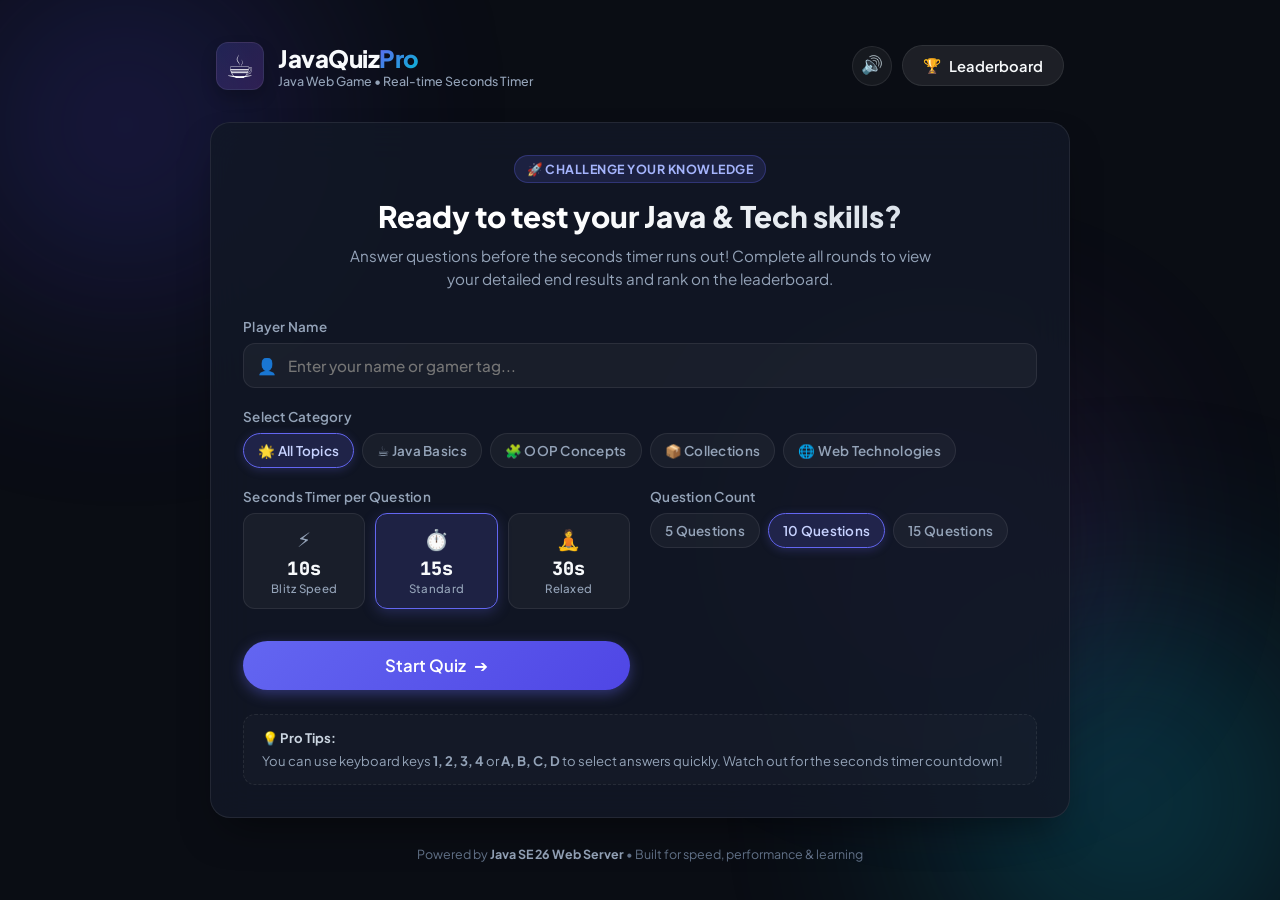
==== index.html @ e16a7c9b "Add root web assets for GitHub Pages deployment" ====
<!DOCTYPE html>
<html lang="en">
<head>
  <meta charset="UTF-8">
  <meta name="viewport" content="width=device-width, initial-scale=1.0">
  <title>Java Quiz Master | Interactive Web Quiz Game</title>
  <link rel="stylesheet" href="style.css">
  <link rel="preconnect" href="https://fonts.googleapis.com">
  <link rel="preconnect" href="https://fonts.gstatic.com" crossorigin>
  <link href="https://fonts.googleapis.com/css2?family=Plus+Jakarta+Sans:wght@400;500;600;700;800&family=JetBrains+Mono:wght@400;600&display=swap" rel="stylesheet">
</head>
<body>
  <!-- Background Ambient Glows -->
  <div class="ambient-glow glow-1"></div>
  <div class="ambient-glow glow-2"></div>
  <div class="ambient-glow glow-3"></div>

  <!-- Confetti Canvas -->
  <canvas id="confetti-canvas"></canvas>

  <div class="app-container">
    <!-- Header -->
    <header class="app-header">
      <div class="brand">
        <div class="brand-icon">☕</div>
        <div class="brand-text">
          <h1>JavaQuiz<span class="highlight">Pro</span></h1>
          <p class="tagline">Java Web Game • Real-time Seconds Timer</p>
        </div>
      </div>
      <div class="header-controls">
        <button id="sound-btn" class="icon-btn" title="Toggle Sound (Mute/Unmute)">
          <span class="icon" id="sound-icon">🔊</span>
        </button>
        <button id="leaderboard-btn" class="pill-btn secondary" title="View High Scores">
          <span>🏆</span> Leaderboard
        </button>
      </div>
    </header>

    <!-- Main Content Area -->
    <main class="main-card">
      
      <!-- ================= SCREEN 1: WELCOME / CONFIG ================= -->
      <section id="screen-welcome" class="screen active">
        <div class="welcome-hero">
          <span class="badge hero-badge">🚀 Challenge Your Knowledge</span>
          <h2>Ready to test your Java & Tech skills?</h2>
          <p>Answer questions before the seconds timer runs out! Complete all rounds to view your detailed end results and rank on the leaderboard.</p>
        </div>

        <form id="quiz-config-form" class="config-grid">
          <!-- Player Name -->
          <div class="config-group full-width">
            <label for="player-name">Player Name</label>
            <div class="input-wrapper">
              <span class="input-icon">👤</span>
              <input type="text" id="player-name" placeholder="Enter your name or gamer tag..." maxlength="24" autocomplete="off" required>
            </div>
          </div>

          <!-- Category Selection -->
          <div class="config-group full-width">
            <label>Select Category</label>
            <div class="category-chips" id="category-selector">
              <label class="chip">
                <input type="radio" name="category" value="All" checked>
                <span class="chip-label">🌟 All Topics</span>
              </label>
              <label class="chip">
                <input type="radio" name="category" value="Java Basics">
                <span class="chip-label">☕ Java Basics</span>
              </label>
              <label class="chip">
                <input type="radio" name="category" value="OOP Concepts">
                <span class="chip-label">🧩 OOP Concepts</span>
              </label>
              <label class="chip">
                <input type="radio" name="category" value="Collections">
                <span class="chip-label">📦 Collections</span>
              </label>
              <label class="chip">
                <input type="radio" name="category" value="Web Technologies">
                <span class="chip-label">🌐 Web Technologies</span>
              </label>
            </div>
          </div>

          <!-- Timer Setting -->
          <div class="config-group">
            <label>Seconds Timer per Question</label>
            <div class="timer-mode-selector">
              <label class="timer-card">
                <input type="radio" name="timer-seconds" value="10">
                <div class="card-inner">
                  <span class="timer-icon">⚡</span>
                  <span class="timer-time">10s</span>
                  <span class="timer-desc">Blitz Speed</span>
                </div>
              </label>
              <label class="timer-card">
                <input type="radio" name="timer-seconds" value="15" checked>
                <div class="card-inner">
                  <span class="timer-icon">⏱️</span>
                  <span class="timer-time">15s</span>
                  <span class="timer-desc">Standard</span>
                </div>
              </label>
              <label class="timer-card">
                <input type="radio" name="timer-seconds" value="30">
                <div class="card-inner">
                  <span class="timer-icon">🧘</span>
                  <span class="timer-time">30s</span>
                  <span class="timer-desc">Relaxed</span>
                </div>
              </label>
            </div>
          </div>

          <!-- Question Count -->
          <div class="config-group">
            <label>Question Count</label>
            <div class="count-selector">
              <label class="chip count-chip">
                <input type="radio" name="question-count" value="5">
                <span class="chip-label">5 Questions</span>
              </label>
              <label class="chip count-chip">
                <input type="radio" name="question-count" value="10" checked>
                <span class="chip-label">10 Questions</span>
              </label>
              <label class="chip count-chip">
                <input type="radio" name="question-count" value="15">
                <span class="chip-label">15 Questions</span>
              </label>
            </div>
          </div>

          <!-- Submit Button -->
          <div class="action-row full-width">
            <button type="submit" id="start-btn" class="pill-btn primary pulse-btn">
              <span>Start Quiz</span> <span class="arrow">➔</span>
            </button>
          </div>
        </form>

        <div class="tips-box">
          <div class="tips-title">💡 Pro Tips:</div>
          <p>You can use keyboard keys <strong>1, 2, 3, 4</strong> or <strong>A, B, C, D</strong> to select answers quickly. Watch out for the seconds timer countdown!</p>
        </div>
      </section>

      <!-- ================= SCREEN 2: ACTIVE QUIZ ================= -->
      <section id="screen-quiz" class="screen">
        <!-- Top Status Bar -->
        <div class="quiz-top-bar">
          <div class="progress-info">
            <span class="badge" id="quiz-category-badge">Java Basics</span>
            <span class="question-tracker">Question <strong id="current-q-num">1</strong> / <span id="total-q-num">10</span></span>
          </div>

          <!-- Seconds Timer Ring -->
          <div class="timer-container" id="timer-box" title="Remaining Seconds">
            <svg class="timer-svg" viewBox="0 0 80 80">
              <circle class="timer-circle-bg" cx="40" cy="40" r="34"></circle>
              <circle id="timer-progress-circle" class="timer-circle-fg" cx="40" cy="40" r="34"></circle>
            </svg>
            <div class="timer-center-text">
              <span id="timer-seconds-display">15</span>
              <span class="timer-unit">sec</span>
            </div>
          </div>

          <!-- Current Score Counter -->
          <div class="score-tracker">
            <span class="score-label">Score</span>
            <span class="score-value" id="live-score">0</span>
          </div>
        </div>

        <!-- Overall Progress Bar -->
        <div class="progress-bar-container">
          <div class="progress-bar-fill" id="progress-bar-fill" style="width: 0%"></div>
        </div>

        <!-- Question Card -->
        <div class="question-card">
          <div class="question-content">
            <h3 id="question-text">Loading question...</h3>
          </div>

          <!-- Options Container -->
          <div class="options-grid" id="options-container">
            <!-- Dynamically populated options -->
          </div>

          <!-- Explanation Banner (Shown after answering or timeout) -->
          <div id="explanation-box" class="explanation-box hidden">
            <div class="explanation-header">
              <span id="explanation-icon">💡</span>
              <span id="explanation-title">Explanation</span>
            </div>
            <p id="explanation-text"></p>
          </div>
        </div>

        <!-- Quiz Footer Controls -->
        <div class="quiz-footer">
          <div class="quiz-hint" id="quiz-hint-text">
            <span>⌨️ Press 1-4 or click an option</span>
          </div>
          <button id="next-btn" class="pill-btn primary" disabled>
            <span id="next-btn-text">Next Question</span> <span class="arrow">➔</span>
          </button>
        </div>
      </section>

      <!-- ================= SCREEN 3: END RESULT ================= -->
      <section id="screen-result" class="screen">
        <div class="result-header">
          <div class="result-badge-container">
            <div class="result-trophy" id="result-trophy-emoji">🏆</div>
          </div>
          <h2 id="result-title">Quiz Completed!</h2>
          <p id="result-subtitle">Here is your complete performance breakdown.</p>
        </div>

        <!-- Result Circle & Performance -->
        <div class="result-score-overview">
          <div class="result-circle-box">
            <svg class="result-svg" viewBox="0 0 140 140">
              <circle class="result-circle-bg" cx="70" cy="70" r="58"></circle>
              <circle id="result-circle-fg" class="result-circle-fg" cx="70" cy="70" r="58"></circle>
            </svg>
            <div class="result-circle-content">
              <span id="result-percentage-display" class="percent-val">0%</span>
              <span class="percent-label">Accuracy</span>
            </div>
          </div>

          <div class="result-summary-text">
            <div class="player-greeting">Well done, <strong id="result-player-name">Player</strong>!</div>
            <div class="performance-tag" id="performance-tag">Java Master</div>
            <p id="performance-feedback">You demonstrated deep understanding of the concepts!</p>
          </div>
        </div>

        <!-- Result Stats Cards -->
        <div class="stats-grid">
          <div class="stat-card">
            <span class="stat-icon">🎯</span>
            <div class="stat-info">
              <span class="stat-value" id="stat-score">0 / 0</span>
              <span class="stat-label">Final Score</span>
            </div>
          </div>
          <div class="stat-card correct">
            <span class="stat-icon">✅</span>
            <div class="stat-info">
              <span class="stat-value" id="stat-correct">0</span>
              <span class="stat-label">Correct</span>
            </div>
          </div>
          <div class="stat-card wrong">
            <span class="stat-icon">❌</span>
            <div class="stat-info">
              <span class="stat-value" id="stat-wrong">0</span>
              <span class="stat-label">Incorrect</span>
            </div>
          </div>
          <div class="stat-card timeout">
            <span class="stat-icon">⏰</span>
            <div class="stat-info">
              <span class="stat-value" id="stat-timeout">0</span>
              <span class="stat-label">Timed Out</span>
            </div>
          </div>
          <div class="stat-card">
            <span class="stat-icon">⏱️</span>
            <div class="stat-info">
              <span class="stat-value" id="stat-total-time">0s</span>
              <span class="stat-label">Total Time</span>
            </div>
          </div>
          <div class="stat-card">
            <span class="stat-icon">⚡</span>
            <div class="stat-info">
              <span class="stat-value" id="stat-avg-time">0s</span>
              <span class="stat-label">Avg / Question</span>
            </div>
          </div>
        </div>

        <!-- Result Actions -->
        <div class="result-actions">
          <button id="restart-btn" class="pill-btn primary">
            <span>🔄 Play Again</span>
          </button>
          <button id="toggle-review-btn" class="pill-btn secondary">
            <span>📝 Review Answers</span>
          </button>
          <button id="share-result-btn" class="pill-btn outline">
            <span>📋 Copy Result</span>
          </button>
        </div>

        <!-- Detailed Review Section -->
        <div id="review-container" class="review-container hidden">
          <h3 class="review-title">📋 Question-by-Question Detailed Review</h3>
          <div id="review-list" class="review-list">
            <!-- Dynamically populated question reviews -->
          </div>
        </div>
      </section>

    </main>

    <!-- Leaderboard Modal -->
    <div id="leaderboard-modal" class="modal-overlay hidden">
      <div class="modal-box">
        <div class="modal-header">
          <div class="modal-title">
            <span>🏆</span> Top Hall of Fame
          </div>
          <button id="close-modal-btn" class="icon-btn close-btn" title="Close">&times;</button>
        </div>
        <div class="modal-body">
          <table class="leaderboard-table">
            <thead>
              <tr>
                <th>Rank</th>
                <th>Player</th>
                <th>Category</th>
                <th>Score</th>
                <th>Time</th>
              </tr>
            </thead>
            <tbody id="leaderboard-rows">
              <tr><td colspan="5" style="text-align:center">Loading scores...</td></tr>
            </tbody>
          </table>
        </div>
        <div class="modal-footer">
          <button id="refresh-leaderboard-btn" class="pill-btn outline small">🔄 Refresh</button>
          <button id="modal-ok-btn" class="pill-btn primary small">Done</button>
        </div>
      </div>
    </div>

    <!-- Toast Notification -->
    <div id="toast" class="toast hidden">Score copied to clipboard!</div>

    <!-- Footer -->
    <footer class="app-footer">
      <p>Powered by <strong>Java SE 26 Web Server</strong> • Built for speed, performance & learning</p>
    </footer>
  </div>

  <script src="app.js"></script>
</body>
</html>
---- style.css ----
/* ===================================================
   JAVA QUIZ MASTER - MODERN RESPONSIVE STYLESHEET
   =================================================== */

:root {
  --bg-dark: #0a0d14;
  --bg-card: rgba(18, 24, 38, 0.85);
  --bg-card-hover: rgba(26, 35, 55, 0.95);
  --border-card: rgba(255, 255, 255, 0.08);
  --border-focus: #6366f1;

  --primary: #6366f1;
  --primary-hover: #4f46e5;
  --primary-glow: rgba(99, 102, 241, 0.4);

  --accent-cyan: #06b6d4;
  --accent-purple: #a855f7;

  --success: #10b981;
  --success-glow: rgba(16, 185, 129, 0.35);
  --success-bg: rgba(16, 185, 129, 0.12);

  --danger: #ef4444;
  --danger-glow: rgba(239, 68, 68, 0.35);
  --danger-bg: rgba(239, 68, 68, 0.12);

  --warning: #f59e0b;
  --warning-bg: rgba(245, 158, 11, 0.12);

  --text-main: #f8fafc;
  --text-muted: #94a3b8;
  --text-dim: #64748b;

  --font-sans: 'Plus Jakarta Sans', system-ui, -apple-system, sans-serif;
  --font-mono: 'JetBrains Mono', monospace;
  --radius-lg: 20px;
  --radius-md: 12px;
  --radius-sm: 8px;
  --radius-full: 9999px;
  --transition: all 0.25s cubic-bezier(0.4, 0, 0.2, 1);
}

*, *::before, *::after {
  box-sizing: border-box;
  margin: 0;
  padding: 0;
}

body {
  font-family: var(--font-sans);
  background-color: var(--bg-dark);
  color: var(--text-main);
  min-height: 100vh;
  display: flex;
  justify-content: center;
  align-items: center;
  padding: 24px 16px;
  overflow-x: hidden;
  position: relative;
}

/* Background Ambient Glows */
.ambient-glow {
  position: fixed;
  border-radius: 50%;
  filter: blur(120px);
  pointer-events: none;
  z-index: 0;
  opacity: 0.45;
}

.glow-1 {
  width: 450px;
  height: 450px;
  background: radial-gradient(circle, #4f46e5 0%, transparent 70%);
  top: -100px;
  left: -100px;
}

.glow-2 {
  width: 500px;
  height: 500px;
  background: radial-gradient(circle, #06b6d4 0%, transparent 70%);
  bottom: -150px;
  right: -100px;
}

.glow-3 {
  width: 350px;
  height: 350px;
  background: radial-gradient(circle, #a855f7 0%, transparent 70%);
  top: 40%;
  left: 60%;
}

/* Confetti Canvas */
#confetti-canvas {
  position: fixed;
  top: 0;
  left: 0;
  width: 100%;
  height: 100%;
  pointer-events: none;
  z-index: 1000;
}

/* App Container */
.app-container {
  position: relative;
  z-index: 10;
  width: 100%;
  max-width: 860px;
  display: flex;
  flex-direction: column;
  gap: 20px;
}

/* Header */
.app-header {
  display: flex;
  justify-content: space-between;
  align-items: center;
  padding: 12px 6px;
}

.brand {
  display: flex;
  align-items: center;
  gap: 14px;
}

.brand-icon {
  font-size: 2rem;
  width: 48px;
  height: 48px;
  display: flex;
  align-items: center;
  justify-content: center;
  background: linear-gradient(135deg, rgba(99, 102, 241, 0.2), rgba(168, 85, 247, 0.2));
  border: 1px solid var(--border-card);
  border-radius: var(--radius-md);
  box-shadow: 0 8px 16px rgba(0, 0, 0, 0.2);
}

.brand-text h1 {
  font-size: 1.5rem;
  font-weight: 800;
  letter-spacing: -0.02em;
}

.brand-text .highlight {
  background: linear-gradient(135deg, #6366f1, #06b6d4);
  -webkit-background-clip: text;
  -webkit-text-fill-color: transparent;
}

.brand-text .tagline {
  font-size: 0.78rem;
  color: var(--text-muted);
  font-weight: 500;
}

.header-controls {
  display: flex;
  align-items: center;
  gap: 10px;
}

/* Buttons */
.pill-btn {
  display: inline-flex;
  align-items: center;
  justify-content: center;
  gap: 8px;
  padding: 10px 20px;
  border-radius: var(--radius-full);
  font-family: var(--font-sans);
  font-size: 0.92rem;
  font-weight: 600;
  cursor: pointer;
  border: none;
  transition: var(--transition);
  outline: none;
}

.pill-btn.primary {
  background: linear-gradient(135deg, #6366f1, #4f46e5);
  color: #fff;
  box-shadow: 0 4px 14px var(--primary-glow);
}

.pill-btn.primary:hover:not(:disabled) {
  background: linear-gradient(135deg, #4f46e5, #4338ca);
  transform: translateY(-2px);
  box-shadow: 0 6px 20px rgba(99, 102, 241, 0.5);
}

.pill-btn.primary:disabled {
  opacity: 0.4;
  cursor: not-allowed;
  transform: none;
  box-shadow: none;
}

.pill-btn.secondary {
  background: rgba(255, 255, 255, 0.08);
  color: var(--text-main);
  border: 1px solid var(--border-card);
}

.pill-btn.secondary:hover {
  background: rgba(255, 255, 255, 0.14);
  border-color: rgba(255, 255, 255, 0.18);
  transform: translateY(-1px);
}

.pill-btn.outline {
  background: transparent;
  color: var(--text-muted);
  border: 1px solid var(--border-card);
}

.pill-btn.outline:hover {
  color: var(--text-main);
  border-color: var(--primary);
  background: rgba(99, 102, 241, 0.08);
}

.pill-btn.small {
  padding: 6px 14px;
  font-size: 0.82rem;
}

.pulse-btn {
  animation: pulse-glow 2.5s infinite;
}

@keyframes pulse-glow {
  0%, 100% { box-shadow: 0 4px 16px var(--primary-glow); }
  50% { box-shadow: 0 6px 26px rgba(99, 102, 241, 0.7); }
}

.icon-btn {
  width: 40px;
  height: 40px;
  border-radius: 50%;
  border: 1px solid var(--border-card);
  background: rgba(255, 255, 255, 0.05);
  color: var(--text-main);
  display: flex;
  align-items: center;
  justify-content: center;
  cursor: pointer;
  font-size: 1.1rem;
  transition: var(--transition);
}

.icon-btn:hover {
  background: rgba(255, 255, 255, 0.12);
  transform: scale(1.05);
}

/* Main Glass Card */
.main-card {
  background: var(--bg-card);
  backdrop-filter: blur(20px);
  -webkit-backdrop-filter: blur(20px);
  border: 1px solid var(--border-card);
  border-radius: var(--radius-lg);
  padding: 32px;
  box-shadow: 0 20px 40px -15px rgba(0, 0, 0, 0.5);
  min-height: 480px;
  display: flex;
  flex-direction: column;
}

/* Screens Visibility */
.screen {
  display: none;
  animation: fadeIn 0.35s cubic-bezier(0.16, 1, 0.3, 1) forwards;
}

.screen.active {
  display: block;
}

@keyframes fadeIn {
  from { opacity: 0; transform: translateY(8px); }
  to { opacity: 1; transform: translateY(0); }
}

/* Badges */
.badge {
  display: inline-flex;
  align-items: center;
  gap: 6px;
  padding: 5px 12px;
  border-radius: var(--radius-full);
  font-size: 0.78rem;
  font-weight: 700;
  text-transform: uppercase;
  letter-spacing: 0.04em;
  background: rgba(99, 102, 241, 0.15);
  color: #a5b4fc;
  border: 1px solid rgba(99, 102, 241, 0.3);
}

.hero-badge {
  margin-bottom: 14px;
}

/* SCREEN 1: WELCOME */
.welcome-hero {
  text-align: center;
  margin-bottom: 28px;
}

.welcome-hero h2 {
  font-size: 1.85rem;
  font-weight: 800;
  margin-bottom: 10px;
  background: linear-gradient(135deg, #ffffff 40%, #cbd5e1);
  -webkit-background-clip: text;
  -webkit-text-fill-color: transparent;
}

.welcome-hero p {
  color: var(--text-muted);
  font-size: 0.95rem;
  max-width: 600px;
  margin: 0 auto;
  line-height: 1.5;
}

.config-grid {
  display: grid;
  grid-template-columns: 1fr 1fr;
  gap: 20px;
}

.config-group {
  display: flex;
  flex-direction: column;
  gap: 8px;
}

.config-group.full-width {
  grid-column: 1 / -1;
}

.config-group label {
  font-size: 0.84rem;
  font-weight: 600;
  color: var(--text-muted);
  letter-spacing: 0.02em;
}

/* Input Wrapper */
.input-wrapper {
  position: relative;
  display: flex;
  align-items: center;
}

.input-icon {
  position: absolute;
  left: 14px;
  font-size: 1rem;
  pointer-events: none;
}

.input-wrapper input {
  width: 100%;
  padding: 12px 14px 12px 44px;
  background: rgba(255, 255, 255, 0.04);
  border: 1px solid var(--border-card);
  border-radius: var(--radius-md);
  color: var(--text-main);
  font-family: var(--font-sans);
  font-size: 0.95rem;
  font-weight: 500;
  transition: var(--transition);
}

.input-wrapper input:focus {
  outline: none;
  border-color: var(--primary);
  box-shadow: 0 0 0 3px rgba(99, 102, 241, 0.25);
  background: rgba(255, 255, 255, 0.07);
}

/* Chips Selection */
.category-chips, .count-selector {
  display: flex;
  flex-wrap: wrap;
  gap: 8px;
}

.chip input {
  display: none;
}

.chip-label {
  display: inline-flex;
  align-items: center;
  padding: 8px 14px;
  background: rgba(255, 255, 255, 0.04);
  border: 1px solid var(--border-card);
  border-radius: var(--radius-full);
  font-size: 0.84rem;
  font-weight: 600;
  color: var(--text-muted);
  cursor: pointer;
  transition: var(--transition);
}

.chip:hover .chip-label {
  background: rgba(255, 255, 255, 0.09);
  color: var(--text-main);
  border-color: rgba(255, 255, 255, 0.16);
}

.chip input:checked + .chip-label {
  background: rgba(99, 102, 241, 0.18);
  border-color: var(--primary);
  color: #c7d2fe;
  box-shadow: 0 2px 10px rgba(99, 102, 241, 0.25);
}

/* Timer Mode Selector */
.timer-mode-selector {
  display: grid;
  grid-template-columns: repeat(3, 1fr);
  gap: 10px;
}

.timer-card input {
  display: none;
}

.timer-card .card-inner {
  display: flex;
  flex-direction: column;
  align-items: center;
  justify-content: center;
  padding: 12px 8px;
  background: rgba(255, 255, 255, 0.04);
  border: 1px solid var(--border-card);
  border-radius: var(--radius-md);
  cursor: pointer;
  transition: var(--transition);
  text-align: center;
}

.timer-card:hover .card-inner {
  background: rgba(255, 255, 255, 0.08);
  border-color: rgba(255, 255, 255, 0.18);
}

.timer-card input:checked + .card-inner {
  background: rgba(99, 102, 241, 0.16);
  border-color: var(--primary);
  box-shadow: 0 4px 14px rgba(99, 102, 241, 0.25);
}

.timer-card .timer-icon {
  font-size: 1.25rem;
  margin-bottom: 4px;
}

.timer-card .timer-time {
  font-size: 1.15rem;
  font-weight: 800;
  color: var(--text-main);
  font-family: var(--font-mono);
}

.timer-card .timer-desc {
  font-size: 0.72rem;
  color: var(--text-muted);
  font-weight: 500;
}

.action-row {
  margin-top: 12px;
}

.action-row .pill-btn {
  width: 100%;
  padding: 14px;
  font-size: 1.05rem;
}

.tips-box {
  margin-top: 24px;
  padding: 14px 18px;
  background: rgba(255, 255, 255, 0.02);
  border: 1px dashed var(--border-card);
  border-radius: var(--radius-md);
  font-size: 0.82rem;
  color: var(--text-muted);
  line-height: 1.4;
}

.tips-title {
  color: #cbd5e1;
  font-weight: 700;
  margin-bottom: 4px;
}

/* ===================================================
   SCREEN 2: ACTIVE QUIZ & TIMER
   =================================================== */

.quiz-top-bar {
  display: flex;
  justify-content: space-between;
  align-items: center;
  margin-bottom: 16px;
  padding-bottom: 14px;
  border-bottom: 1px solid var(--border-card);
}

.progress-info {
  display: flex;
  flex-direction: column;
  gap: 6px;
}

.question-tracker {
  font-size: 0.9rem;
  color: var(--text-muted);
}

.question-tracker strong {
  color: var(--text-main);
  font-size: 1.05rem;
}

/* SECONDS TIMER RING */
.timer-container {
  position: relative;
  width: 76px;
  height: 76px;
  display: flex;
  align-items: center;
  justify-content: center;
}

.timer-svg {
  width: 100%;
  height: 100%;
  transform: rotate(-90deg);
}

.timer-circle-bg {
  fill: none;
  stroke: rgba(255, 255, 255, 0.08);
  stroke-width: 6;
}

.timer-circle-fg {
  fill: none;
  stroke: var(--success);
  stroke-width: 6;
  stroke-linecap: round;
  stroke-dasharray: 213.6; /* 2 * PI * 34 */
  stroke-dashoffset: 0;
  transition: stroke-dashoffset 0.95s linear, stroke 0.4s ease;
  filter: drop-shadow(0 0 6px var(--success-glow));
}

.timer-center-text {
  position: absolute;
  display: flex;
  flex-direction: column;
  align-items: center;
  justify-content: center;
  pointer-events: none;
}

#timer-seconds-display {
  font-size: 1.35rem;
  font-weight: 800;
  font-family: var(--font-mono);
  color: var(--text-main);
  line-height: 1;
}

.timer-unit {
  font-size: 0.65rem;
  font-weight: 600;
  color: var(--text-muted);
  text-transform: uppercase;
}

/* Timer warning states */
.timer-container.warning .timer-circle-fg {
  stroke: var(--warning);
  filter: drop-shadow(0 0 8px rgba(245, 158, 11, 0.5));
}
.timer-container.warning #timer-seconds-display {
  color: var(--warning);
}

.timer-container.danger .timer-circle-fg {
  stroke: var(--danger);
  filter: drop-shadow(0 0 12px rgba(239, 68, 68, 0.7));
}
.timer-container.danger #timer-seconds-display {
  color: var(--danger);
  animation: timer-pulse 0.6s infinite alternate;
}

@keyframes timer-pulse {
  from { transform: scale(1); }
  to { transform: scale(1.18); }
}

/* Score Tracker */
.score-tracker {
  display: flex;
  flex-direction: column;
  align-items: flex-end;
}

.score-label {
  font-size: 0.72rem;
  font-weight: 700;
  color: var(--text-muted);
  text-transform: uppercase;
  letter-spacing: 0.05em;
}

.score-value {
  font-size: 1.4rem;
  font-weight: 800;
  font-family: var(--font-mono);
  color: var(--accent-cyan);
}

/* Overall Progress Bar */
.progress-bar-container {
  width: 100%;
  height: 6px;
  background: rgba(255, 255, 255, 0.06);
  border-radius: var(--radius-full);
  margin-bottom: 24px;
  overflow: hidden;
}

.progress-bar-fill {
  height: 100%;
  background: linear-gradient(90deg, #6366f1, #06b6d4);
  border-radius: var(--radius-full);
  transition: width 0.35s ease;
}

/* Question Content */
.question-card {
  display: flex;
  flex-direction: column;
  gap: 20px;
}

.question-content h3 {
  font-size: 1.25rem;
  font-weight: 700;
  line-height: 1.45;
  color: #ffffff;
}

/* Options Grid */
.options-grid {
  display: grid;
  grid-template-columns: 1fr;
  gap: 12px;
}

.option-btn {
  display: flex;
  align-items: center;
  gap: 14px;
  padding: 14px 18px;
  background: rgba(255, 255, 255, 0.035);
  border: 1px solid var(--border-card);
  border-radius: var(--radius-md);
  color: var(--text-main);
  font-family: var(--font-sans);
  font-size: 0.95rem;
  font-weight: 500;
  cursor: pointer;
  text-align: left;
  transition: var(--transition);
  position: relative;
  overflow: hidden;
}

.option-btn:hover:not(:disabled) {
  background: var(--bg-card-hover);
  border-color: rgba(99, 102, 241, 0.4);
  transform: translateX(4px);
}

.option-letter {
  display: inline-flex;
  align-items: center;
  justify-content: center;
  width: 32px;
  height: 32px;
  background: rgba(255, 255, 255, 0.08);
  border-radius: 50%;
  font-weight: 700;
  font-size: 0.85rem;
  font-family: var(--font-mono);
  color: #c7d2fe;
  flex-shrink: 0;
  transition: var(--transition);
}

.option-text {
  flex-grow: 1;
  line-height: 1.35;
}

.option-status-icon {
  font-size: 1.2rem;
  opacity: 0;
  transform: scale(0.5);
  transition: var(--transition);
}

/* Option States */
.option-btn.correct {
  background: var(--success-bg) !important;
  border-color: var(--success) !important;
  box-shadow: 0 0 16px var(--success-glow);
}
.option-btn.correct .option-letter {
  background: var(--success);
  color: #ffffff;
}
.option-btn.correct .option-status-icon {
  opacity: 1;
  transform: scale(1);
  color: var(--success);
}

.option-btn.wrong {
  background: var(--danger-bg) !important;
  border-color: var(--danger) !important;
  box-shadow: 0 0 16px var(--danger-glow);
}
.option-btn.wrong .option-letter {
  background: var(--danger);
  color: #ffffff;
}
.option-btn.wrong .option-status-icon {
  opacity: 1;
  transform: scale(1);
  color: var(--danger);
}

.option-btn:disabled {
  cursor: default;
}

/* Explanation Box */
.explanation-box {
  padding: 16px;
  background: rgba(99, 102, 241, 0.08);
  border-left: 4px solid var(--primary);
  border-radius: var(--radius-sm);
  font-size: 0.88rem;
  line-height: 1.5;
  color: #e2e8f0;
  animation: fadeIn 0.3s ease;
}

.explanation-header {
  display: flex;
  align-items: center;
  gap: 8px;
  font-weight: 700;
  color: #a5b4fc;
  margin-bottom: 6px;
  font-size: 0.82rem;
  text-transform: uppercase;
  letter-spacing: 0.04em;
}

/* Quiz Footer Controls */
.quiz-footer {
  display: flex;
  justify-content: space-between;
  align-items: center;
  margin-top: 24px;
  padding-top: 18px;
  border-top: 1px solid var(--border-card);
}

.quiz-hint {
  font-size: 0.82rem;
  color: var(--text-dim);
}

/* ===================================================
   SCREEN 3: END RESULT
   =================================================== */

.result-header {
  text-align: center;
  margin-bottom: 24px;
}

.result-badge-container {
  display: inline-flex;
  margin-bottom: 12px;
}

.result-trophy {
  font-size: 3.5rem;
  filter: drop-shadow(0 6px 14px rgba(245, 158, 11, 0.4));
  animation: bounce 2s infinite ease-in-out;
}

@keyframes bounce {
  0%, 100% { transform: translateY(0); }
  50% { transform: translateY(-8px); }
}

.result-header h2 {
  font-size: 2rem;
  font-weight: 800;
  background: linear-gradient(135deg, #ffffff 40%, #cbd5e1);
  -webkit-background-clip: text;
  -webkit-text-fill-color: transparent;
  margin-bottom: 6px;
}

.result-header p {
  color: var(--text-muted);
  font-size: 0.92rem;
}

/* Result Score Overview */
.result-score-overview {
  display: flex;
  align-items: center;
  justify-content: center;
  gap: 32px;
  padding: 24px;
  background: rgba(255, 255, 255, 0.03);
  border: 1px solid var(--border-card);
  border-radius: var(--radius-lg);
  margin-bottom: 24px;
}

.result-circle-box {
  position: relative;
  width: 140px;
  height: 140px;
  flex-shrink: 0;
}

.result-svg {
  width: 100%;
  height: 100%;
  transform: rotate(-90deg);
}

.result-circle-bg {
  fill: none;
  stroke: rgba(255, 255, 255, 0.08);
  stroke-width: 10;
}

.result-circle-fg {
  fill: none;
  stroke: var(--primary);
  stroke-width: 10;
  stroke-linecap: round;
  stroke-dasharray: 364.4; /* 2 * PI * 58 */
  stroke-dashoffset: 364.4;
  transition: stroke-dashoffset 1.4s cubic-bezier(0.16, 1, 0.3, 1), stroke 0.4s ease;
  filter: drop-shadow(0 0 12px var(--primary-glow));
}

.result-circle-content {
  position: absolute;
  top: 0;
  left: 0;
  width: 100%;
  height: 100%;
  display: flex;
  flex-direction: column;
  align-items: center;
  justify-content: center;
}

.percent-val {
  font-size: 1.9rem;
  font-weight: 800;
  font-family: var(--font-mono);
  color: #ffffff;
  line-height: 1;
}

.percent-label {
  font-size: 0.72rem;
  font-weight: 600;
  color: var(--text-muted);
  text-transform: uppercase;
  margin-top: 4px;
}

.result-summary-text {
  display: flex;
  flex-direction: column;
  gap: 8px;
}

.player-greeting {
  font-size: 1.1rem;
  color: #cbd5e1;
}

.performance-tag {
  display: inline-block;
  align-self: flex-start;
  font-size: 0.85rem;
  font-weight: 800;
  text-transform: uppercase;
  letter-spacing: 0.05em;
  padding: 4px 12px;
  border-radius: var(--radius-full);
  background: linear-gradient(135deg, rgba(99, 102, 241, 0.3), rgba(6, 182, 212, 0.3));
  border: 1px solid rgba(99, 102, 241, 0.4);
  color: #e0e7ff;
}

#performance-feedback {
  font-size: 0.9rem;
  color: var(--text-muted);
  line-height: 1.45;
}

/* Stats Grid */
.stats-grid {
  display: grid;
  grid-template-columns: repeat(3, 1fr);
  gap: 14px;
  margin-bottom: 24px;
}

.stat-card {
  display: flex;
  align-items: center;
  gap: 12px;
  padding: 14px;
  background: rgba(255, 255, 255, 0.03);
  border: 1px solid var(--border-card);
  border-radius: var(--radius-md);
}

.stat-card .stat-icon {
  font-size: 1.4rem;
}

.stat-card .stat-info {
  display: flex;
  flex-direction: column;
}

.stat-card .stat-value {
  font-size: 1.15rem;
  font-weight: 800;
  font-family: var(--font-mono);
  color: #ffffff;
}

.stat-card.correct .stat-value { color: var(--success); }
.stat-card.wrong .stat-value { color: var(--danger); }
.stat-card.timeout .stat-value { color: var(--warning); }

.stat-card .stat-label {
  font-size: 0.72rem;
  color: var(--text-muted);
  font-weight: 500;
}

/* Result Actions */
.result-actions {
  display: flex;
  gap: 12px;
  justify-content: center;
  flex-wrap: wrap;
}

.result-actions .pill-btn {
  flex: 1;
  min-width: 170px;
  padding: 12px 20px;
}

/* Review Section */
.review-container {
  margin-top: 28px;
  padding-top: 24px;
  border-top: 1px solid var(--border-card);
  animation: fadeIn 0.3s ease;
}

.review-title {
  font-size: 1.15rem;
  font-weight: 700;
  margin-bottom: 16px;
  color: #cbd5e1;
}

.review-list {
  display: flex;
  flex-direction: column;
  gap: 14px;
}

.review-item {
  padding: 16px;
  background: rgba(255, 255, 255, 0.025);
  border: 1px solid var(--border-card);
  border-radius: var(--radius-md);
  display: flex;
  flex-direction: column;
  gap: 10px;
}

.review-item.correct { border-left: 4px solid var(--success); }
.review-item.wrong { border-left: 4px solid var(--danger); }
.review-item.timeout { border-left: 4px solid var(--warning); }

.review-top {
  display: flex;
  justify-content: space-between;
  align-items: center;
}

.review-q-num {
  font-size: 0.8rem;
  font-weight: 700;
  color: var(--text-muted);
  text-transform: uppercase;
}

.review-badge {
  font-size: 0.75rem;
  font-weight: 700;
  padding: 2px 10px;
  border-radius: var(--radius-full);
}

.review-badge.correct { background: var(--success-bg); color: var(--success); }
.review-badge.wrong { background: var(--danger-bg); color: var(--danger); }
.review-badge.timeout { background: var(--warning-bg); color: var(--warning); }

.review-question {
  font-size: 0.95rem;
  font-weight: 600;
  color: #ffffff;
}

.review-answers {
  display: flex;
  flex-direction: column;
  gap: 4px;
  font-size: 0.85rem;
}

.review-answer-row {
  display: flex;
  gap: 6px;
}

.review-answer-row strong {
  min-width: 100px;
  color: var(--text-muted);
}

.review-exp {
  font-size: 0.82rem;
  color: var(--text-muted);
  background: rgba(0, 0, 0, 0.2);
  padding: 8px 12px;
  border-radius: var(--radius-sm);
  line-height: 1.4;
}

/* ===================================================
   MODAL & TOAST
   =================================================== */

.modal-overlay {
  position: fixed;
  top: 0;
  left: 0;
  width: 100%;
  height: 100%;
  background: rgba(0, 0, 0, 0.7);
  backdrop-filter: blur(8px);
  display: flex;
  align-items: center;
  justify-content: center;
  z-index: 2000;
  padding: 16px;
  animation: fadeIn 0.2s ease;
}

.modal-box {
  background: #141b2d;
  border: 1px solid var(--border-card);
  border-radius: var(--radius-lg);
  width: 100%;
  max-width: 560px;
  box-shadow: 0 25px 50px -12px rgba(0, 0, 0, 0.7);
  overflow: hidden;
}

.modal-header {
  display: flex;
  justify-content: space-between;
  align-items: center;
  padding: 18px 24px;
  border-bottom: 1px solid var(--border-card);
}

.modal-title {
  display: flex;
  align-items: center;
  gap: 8px;
  font-size: 1.15rem;
  font-weight: 700;
  color: #ffffff;
}

.close-btn {
  font-size: 1.4rem;
  border: none;
  background: transparent;
  color: var(--text-muted);
}

.close-btn:hover {
  color: #ffffff;
}

.modal-body {
  padding: 16px 24px;
  max-height: 380px;
  overflow-y: auto;
}

.leaderboard-table {
  width: 100%;
  border-collapse: collapse;
  font-size: 0.88rem;
}

.leaderboard-table th {
  text-align: left;
  padding: 10px 8px;
  color: var(--text-muted);
  font-size: 0.75rem;
  text-transform: uppercase;
  letter-spacing: 0.05em;
  border-bottom: 1px solid var(--border-card);
}

.leaderboard-table td {
  padding: 12px 8px;
  border-bottom: 1px solid rgba(255, 255, 255, 0.04);
}

.leaderboard-table tr:hover td {
  background: rgba(255, 255, 255, 0.02);
}

.modal-footer {
  display: flex;
  justify-content: space-between;
  padding: 14px 24px;
  border-top: 1px solid var(--border-card);
  background: rgba(0, 0, 0, 0.15);
}

/* Toast */
.toast {
  position: fixed;
  bottom: 24px;
  left: 50%;
  transform: translateX(-50%);
  background: #1e293b;
  color: #ffffff;
  padding: 12px 24px;
  border-radius: var(--radius-full);
  font-size: 0.88rem;
  font-weight: 600;
  border: 1px solid rgba(255, 255, 255, 0.1);
  box-shadow: 0 10px 25px rgba(0, 0, 0, 0.4);
  z-index: 3000;
  animation: toastIn 0.3s cubic-bezier(0.16, 1, 0.3, 1);
}

@keyframes toastIn {
  from { opacity: 0; transform: translate(-50%, 15px); }
  to { opacity: 1; transform: translate(-50%, 0); }
}

/* Footer */
.app-footer {
  text-align: center;
  font-size: 0.78rem;
  color: var(--text-dim);
  padding: 8px 0;
}

.app-footer strong {
  color: var(--text-muted);
}

.hidden {
  display: none !important;
}

/* ===================================================
   RESPONSIVE DESIGN (Tablets & Mobile)
   =================================================== */

@media (max-width: 640px) {
  body {
    padding: 12px 8px;
  }

  .main-card {
    padding: 20px 16px;
    border-radius: var(--radius-md);
  }

  .config-grid {
    grid-template-columns: 1fr;
  }

  .stats-grid {
    grid-template-columns: repeat(2, 1fr);
  }

  .result-score-overview {
    flex-direction: column;
    text-align: center;
    gap: 16px;
  }

  .performance-tag {
    align-self: center;
  }

  .result-actions .pill-btn {
    width: 100%;
  }

  .quiz-top-bar {
    align-items: flex-start;
  }
}
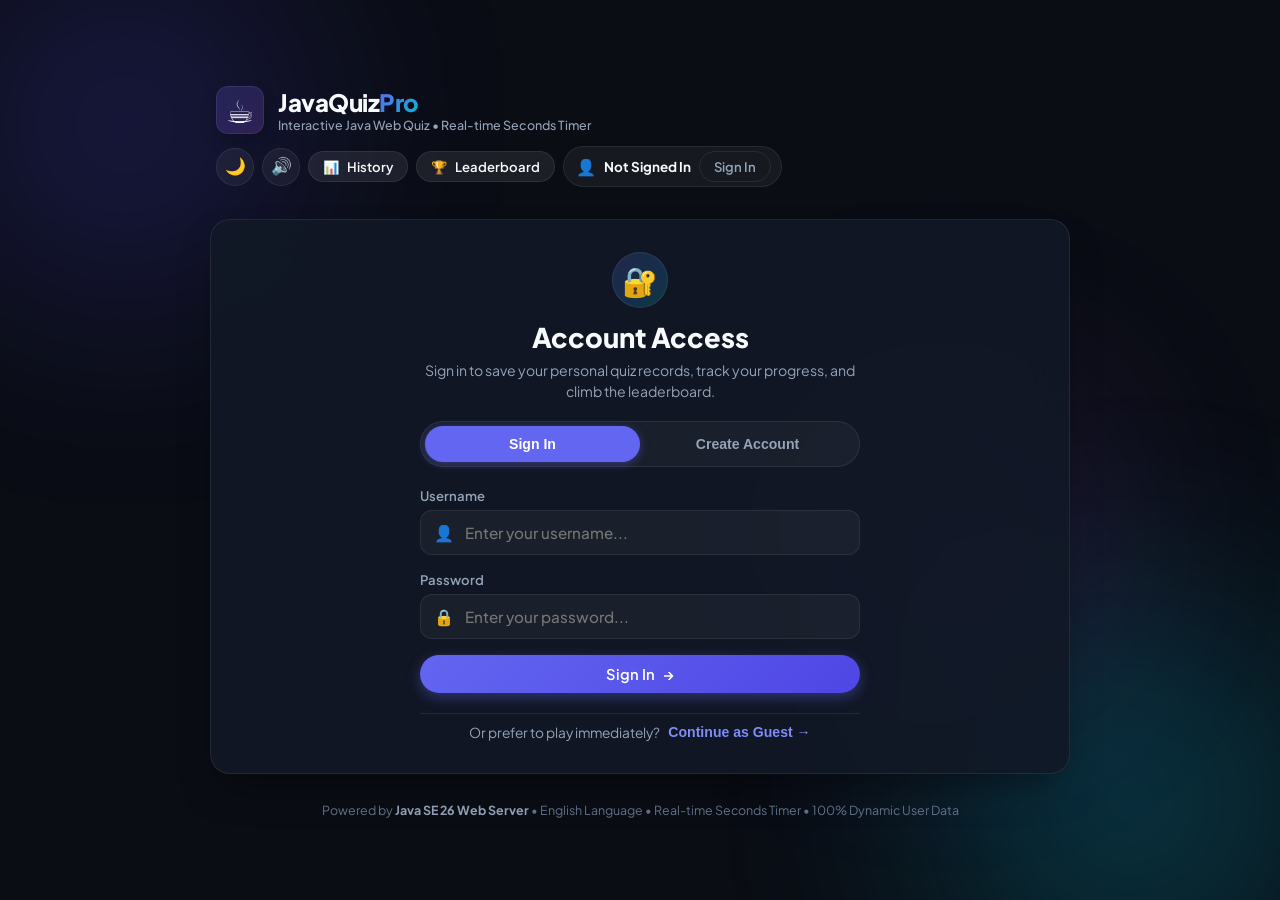
==== commit f2bedccb: "Add Login & Register system, remove pre-loaded dummy data, strictly English UI, and add theme toggle" ====
--- a/index.html
+++ b/index.html
@@ -3,14 +3,14 @@
 <head>
   <meta charset="UTF-8">
   <meta name="viewport" content="width=device-width, initial-scale=1.0">
-  <title>Java Quiz Master | Interactive Web Quiz Game</title>
+  <title>JavaQuiz Pro | Interactive Java Quiz Game</title>
   <link rel="stylesheet" href="style.css">
   <link rel="preconnect" href="https://fonts.googleapis.com">
   <link rel="preconnect" href="https://fonts.gstatic.com" crossorigin>
   <link href="https://fonts.googleapis.com/css2?family=Plus+Jakarta+Sans:wght@400;500;600;700;800&family=JetBrains+Mono:wght@400;600&display=swap" rel="stylesheet">
 </head>
 <body>
-  <!-- Background Ambient Glows -->
+  <!-- Ambient Background Glows -->
   <div class="ambient-glow glow-1"></div>
   <div class="ambient-glow glow-2"></div>
   <div class="ambient-glow glow-3"></div>
@@ -21,44 +21,158 @@
   <div class="app-container">
     <!-- Header -->
     <header class="app-header">
-      <div class="brand">
+      <div class="brand" id="brand-home" style="cursor: pointer;" title="Back to Home">
         <div class="brand-icon">☕</div>
         <div class="brand-text">
           <h1>JavaQuiz<span class="highlight">Pro</span></h1>
-          <p class="tagline">Java Web Game • Real-time Seconds Timer</p>
+          <p class="tagline">Interactive Java Web Quiz &bull; Real-time Seconds Timer</p>
         </div>
       </div>
+
       <div class="header-controls">
+        <!-- Theme Toggle -->
+        <button id="theme-btn" class="icon-btn" title="Toggle Light / Dark Mode">
+          <span id="theme-icon">🌙</span>
+        </button>
+
+        <!-- Sound Toggle -->
         <button id="sound-btn" class="icon-btn" title="Toggle Sound (Mute/Unmute)">
           <span class="icon" id="sound-icon">🔊</span>
         </button>
-        <button id="leaderboard-btn" class="pill-btn secondary" title="View High Scores">
+
+        <!-- History Button -->
+        <button id="history-btn" class="pill-btn secondary small" title="View Personal Quiz History">
+          <span>📊</span> History
+        </button>
+
+        <!-- Leaderboard Button -->
+        <button id="leaderboard-btn" class="pill-btn secondary small" title="View Global Leaderboard">
           <span>🏆</span> Leaderboard
         </button>
+
+        <!-- User Profile Pill -->
+        <div id="user-pill" class="user-pill">
+          <span class="user-avatar" id="user-avatar">👤</span>
+          <span class="user-name-label" id="user-name-display">Guest</span>
+          <button id="auth-action-btn" class="pill-btn outline small" title="Sign In or Sign Out">
+            <span id="auth-action-text">Sign In</span>
+          </button>
+        </div>
       </div>
     </header>
 
-    <!-- Main Content Area -->
+    <!-- Main Content Card -->
     <main class="main-card">
-      
-      <!-- ================= SCREEN 1: WELCOME / CONFIG ================= -->
+
+      <!-- ================= SCREEN 0: AUTHENTICATION (LOGIN & REGISTER) ================= -->
+      <section id="screen-auth" class="screen">
+        <div class="auth-card">
+          <div class="auth-header">
+            <div class="auth-icon-badge">🔐</div>
+            <h2>Account Access</h2>
+            <p>Sign in to save your personal quiz records, track your progress, and climb the leaderboard.</p>
+          </div>
+
+          <!-- Auth Tabs -->
+          <div class="auth-tabs">
+            <button id="tab-login" class="auth-tab active">Sign In</button>
+            <button id="tab-register" class="auth-tab">Create Account</button>
+          </div>
+
+          <!-- Alert Notice Box -->
+          <div id="auth-alert" class="auth-alert hidden"></div>
+
+          <!-- Sign In Form -->
+          <form id="login-form" class="auth-form">
+            <div class="form-group">
+              <label for="login-username">Username</label>
+              <div class="input-wrapper">
+                <span class="input-icon">👤</span>
+                <input type="text" id="login-username" placeholder="Enter your username..." autocomplete="username" required>
+              </div>
+            </div>
+
+            <div class="form-group">
+              <label for="login-password">Password</label>
+              <div class="input-wrapper">
+                <span class="input-icon">🔒</span>
+                <input type="password" id="login-password" placeholder="Enter your password..." autocomplete="current-password" required>
+              </div>
+            </div>
+
+            <button type="submit" class="pill-btn primary full-width">
+              <span>Sign In</span> <span class="arrow">&rarr;</span>
+            </button>
+          </form>
+
+          <!-- Register Form -->
+          <form id="register-form" class="auth-form hidden">
+            <div class="form-group">
+              <label for="reg-username">Username</label>
+              <div class="input-wrapper">
+                <span class="input-icon">👤</span>
+                <input type="text" id="reg-username" placeholder="At least 3 characters..." autocomplete="username" required minlength="3">
+              </div>
+            </div>
+
+            <div class="form-group">
+              <label for="reg-name">Display Name (Full Name)</label>
+              <div class="input-wrapper">
+                <span class="input-icon">🏷️</span>
+                <input type="text" id="reg-name" placeholder="How you want to be called..." required>
+              </div>
+            </div>
+
+            <div class="form-group">
+              <label for="reg-password">Password</label>
+              <div class="input-wrapper">
+                <span class="input-icon">🔒</span>
+                <input type="password" id="reg-password" placeholder="At least 4 characters..." autocomplete="new-password" required minlength="4">
+              </div>
+            </div>
+
+            <div class="form-group">
+              <label for="reg-password-confirm">Confirm Password</label>
+              <div class="input-wrapper">
+                <span class="input-icon">✔️</span>
+                <input type="password" id="reg-password-confirm" placeholder="Confirm your password..." autocomplete="new-password" required minlength="4">
+              </div>
+            </div>
+
+            <button type="submit" class="pill-btn primary full-width">
+              <span>Create Account</span> <span class="arrow">&rarr;</span>
+            </button>
+          </form>
+
+          <div class="auth-guest-row">
+            <span>Or prefer to play immediately?</span>
+            <button id="guest-btn" class="link-btn" type="button">Continue as Guest &rarr;</button>
+          </div>
+        </div>
+      </section>
+
+      <!-- ================= SCREEN 1: WELCOME & QUIZ CONFIGURATION ================= -->
       <section id="screen-welcome" class="screen active">
         <div class="welcome-hero">
           <span class="badge hero-badge">🚀 Challenge Your Knowledge</span>
-          <h2>Ready to test your Java & Tech skills?</h2>
+          <h2 id="welcome-greeting">Welcome to JavaQuiz Pro!</h2>
           <p>Answer questions before the seconds timer runs out! Complete all rounds to view your detailed end results and rank on the leaderboard.</p>
         </div>
 
+        <!-- User Stats Preview Banner (If Logged In) -->
+        <div id="user-stats-banner" class="user-stats-banner hidden">
+          <div class="user-stat-item">
+            <span class="stat-number" id="user-games-count">0</span>
+            <span class="stat-title">Quizzes Completed</span>
+          </div>
+          <div class="user-stat-divider"></div>
+          <div class="user-stat-item">
+            <span class="stat-number" id="user-best-score">0 pts</span>
+            <span class="stat-title">Personal Best Score</span>
+          </div>
+        </div>
+
         <form id="quiz-config-form" class="config-grid">
-          <!-- Player Name -->
-          <div class="config-group full-width">
-            <label for="player-name">Player Name</label>
-            <div class="input-wrapper">
-              <span class="input-icon">👤</span>
-              <input type="text" id="player-name" placeholder="Enter your name or gamer tag..." maxlength="24" autocomplete="off" required>
-            </div>
-          </div>
-
           <!-- Category Selection -->
           <div class="config-group full-width">
             <label>Select Category</label>
@@ -139,14 +253,14 @@
           <!-- Submit Button -->
           <div class="action-row full-width">
             <button type="submit" id="start-btn" class="pill-btn primary pulse-btn">
-              <span>Start Quiz</span> <span class="arrow">➔</span>
+              <span>Start Quiz</span> <span class="arrow">&rarr;</span>
             </button>
           </div>
         </form>
 
         <div class="tips-box">
-          <div class="tips-title">💡 Pro Tips:</div>
-          <p>You can use keyboard keys <strong>1, 2, 3, 4</strong> or <strong>A, B, C, D</strong> to select answers quickly. Watch out for the seconds timer countdown!</p>
+          <div class="tips-title">💡 Keyboard Shortcuts:</div>
+          <p>Press <strong>1, 2, 3, 4</strong> or <strong>A, B, C, D</strong> on your keyboard to pick options quickly. Press <strong>Enter</strong> to advance to the next question.</p>
         </div>
       </section>
 
@@ -210,7 +324,7 @@
             <span>⌨️ Press 1-4 or click an option</span>
           </div>
           <button id="next-btn" class="pill-btn primary" disabled>
-            <span id="next-btn-text">Next Question</span> <span class="arrow">➔</span>
+            <span id="next-btn-text">Next Question</span> <span class="arrow">&rarr;</span>
           </button>
         </div>
       </section>
@@ -250,22 +364,22 @@
           <div class="stat-card">
             <span class="stat-icon">🎯</span>
             <div class="stat-info">
-              <span class="stat-value" id="stat-score">0 / 0</span>
+              <span class="stat-value" id="stat-score">0 pts</span>
               <span class="stat-label">Final Score</span>
             </div>
           </div>
           <div class="stat-card correct">
             <span class="stat-icon">✅</span>
             <div class="stat-info">
-              <span class="stat-value" id="stat-correct">0</span>
-              <span class="stat-label">Correct</span>
+              <span class="stat-value" id="stat-correct">0 / 0</span>
+              <span class="stat-label">Correct Answers</span>
             </div>
           </div>
           <div class="stat-card wrong">
             <span class="stat-icon">❌</span>
             <div class="stat-info">
               <span class="stat-value" id="stat-wrong">0</span>
-              <span class="stat-label">Incorrect</span>
+              <span class="stat-label">Incorrect Answers</span>
             </div>
           </div>
           <div class="stat-card timeout">
@@ -286,7 +400,7 @@
             <span class="stat-icon">⚡</span>
             <div class="stat-info">
               <span class="stat-value" id="stat-avg-time">0s</span>
-              <span class="stat-label">Avg / Question</span>
+              <span class="stat-label">Avg Speed / Question</span>
             </div>
           </div>
         </div>
@@ -315,14 +429,14 @@
 
     </main>
 
-    <!-- Leaderboard Modal -->
+    <!-- Leaderboard Modal (Zero Pre-loaded Fake Scores) -->
     <div id="leaderboard-modal" class="modal-overlay hidden">
       <div class="modal-box">
         <div class="modal-header">
           <div class="modal-title">
-            <span>🏆</span> Top Hall of Fame
-          </div>
-          <button id="close-modal-btn" class="icon-btn close-btn" title="Close">&times;</button>
+            <span>🏆</span> Global Hall of Fame
+          </div>
+          <button id="close-leaderboard-btn" class="icon-btn close-btn" title="Close">&times;</button>
         </div>
         <div class="modal-body">
           <table class="leaderboard-table">
@@ -336,9 +450,14 @@
               </tr>
             </thead>
             <tbody id="leaderboard-rows">
-              <tr><td colspan="5" style="text-align:center">Loading scores...</td></tr>
+              <!-- Dynamically populated real user scores only -->
             </tbody>
           </table>
+          <div id="leaderboard-empty" class="empty-state-box hidden">
+            <div class="empty-icon">🏆</div>
+            <h4>No Scores Recorded Yet</h4>
+            <p>Complete a quiz game to set the very first high score on this leaderboard!</p>
+          </div>
         </div>
         <div class="modal-footer">
           <button id="refresh-leaderboard-btn" class="pill-btn outline small">🔄 Refresh</button>
@@ -347,12 +466,48 @@
       </div>
     </div>
 
+    <!-- Personal History Modal -->
+    <div id="history-modal" class="modal-overlay hidden">
+      <div class="modal-box">
+        <div class="modal-header">
+          <div class="modal-title">
+            <span>📊</span> My Quiz History
+          </div>
+          <button id="close-history-btn" class="icon-btn close-btn" title="Close">&times;</button>
+        </div>
+        <div class="modal-body">
+          <table class="leaderboard-table">
+            <thead>
+              <tr>
+                <th>Date</th>
+                <th>Category</th>
+                <th>Score</th>
+                <th>Accuracy</th>
+                <th>Time</th>
+              </tr>
+            </thead>
+            <tbody id="history-rows">
+              <!-- Dynamically populated user history only -->
+            </tbody>
+          </table>
+          <div id="history-empty" class="empty-state-box hidden">
+            <div class="empty-icon">🎮</div>
+            <h4>No Quiz History Yet</h4>
+            <p>You haven't completed any quizzes yet. Play a game to record your personal stats here!</p>
+          </div>
+        </div>
+        <div class="modal-footer">
+          <button id="history-ok-btn" class="pill-btn primary small">Done</button>
+        </div>
+      </div>
+    </div>
+
     <!-- Toast Notification -->
-    <div id="toast" class="toast hidden">Score copied to clipboard!</div>
+    <div id="toast" class="toast hidden">Message text here</div>
 
     <!-- Footer -->
     <footer class="app-footer">
-      <p>Powered by <strong>Java SE 26 Web Server</strong> • Built for speed, performance & learning</p>
+      <p>Powered by <strong>Java SE 26 Web Server</strong> &bull; English Language &bull; Real-time Seconds Timer &bull; 100% Dynamic User Data</p>
     </footer>
   </div>
 
--- a/style.css
+++ b/style.css
@@ -1,10 +1,11 @@
 /* ===================================================
-   JAVA QUIZ MASTER - MODERN RESPONSIVE STYLESHEET
+   JAVA QUIZ PRO - MODERN RESPONSIVE STYLESHEET
+   100% English Language Interface & Dynamic User Data
    =================================================== */
 
 :root {
   --bg-dark: #0a0d14;
-  --bg-card: rgba(18, 24, 38, 0.85);
+  --bg-card: rgba(18, 24, 38, 0.88);
   --bg-card-hover: rgba(26, 35, 55, 0.95);
   --border-card: rgba(255, 255, 255, 0.08);
   --border-focus: #6366f1;
@@ -40,6 +41,22 @@
   --transition: all 0.25s cubic-bezier(0.4, 0, 0.2, 1);
 }
 
+/* Light Mode Overrides */
+body.light-mode {
+  --bg-dark: #f1f5f9;
+  --bg-card: rgba(255, 255, 255, 0.94);
+  --bg-card-hover: rgba(248, 250, 252, 0.98);
+  --border-card: rgba(0, 0, 0, 0.09);
+  --text-main: #0f172a;
+  --text-muted: #475569;
+  --text-dim: #64748b;
+  --primary-glow: rgba(99, 102, 241, 0.25);
+}
+
+body.light-mode .ambient-glow {
+  opacity: 0.18;
+}
+
 *, *::before, *::after {
   box-sizing: border-box;
   margin: 0;
@@ -57,6 +74,7 @@
   padding: 24px 16px;
   overflow-x: hidden;
   position: relative;
+  transition: background-color 0.3s ease, color 0.3s ease;
 }
 
 /* Background Ambient Glows */
@@ -121,6 +139,8 @@
   justify-content: space-between;
   align-items: center;
   padding: 12px 6px;
+  flex-wrap: wrap;
+  gap: 12px;
 }
 
 .brand {
@@ -163,7 +183,33 @@
 .header-controls {
   display: flex;
   align-items: center;
-  gap: 10px;
+  gap: 8px;
+  flex-wrap: wrap;
+}
+
+/* User Pill in Header */
+.user-pill {
+  display: inline-flex;
+  align-items: center;
+  gap: 8px;
+  padding: 4px 10px 4px 12px;
+  background: rgba(255, 255, 255, 0.05);
+  border: 1px solid var(--border-card);
+  border-radius: var(--radius-full);
+  font-size: 0.84rem;
+}
+
+.user-avatar {
+  font-size: 1rem;
+}
+
+.user-name-label {
+  font-weight: 700;
+  color: var(--text-main);
+  max-width: 120px;
+  overflow: hidden;
+  text-overflow: ellipsis;
+  white-space: nowrap;
 }
 
 /* Buttons */
@@ -231,6 +277,25 @@
   font-size: 0.82rem;
 }
 
+.pill-btn.full-width {
+  width: 100%;
+}
+
+.link-btn {
+  background: none;
+  border: none;
+  color: #818cf8;
+  font-weight: 600;
+  cursor: pointer;
+  font-size: 0.88rem;
+  transition: var(--transition);
+}
+
+.link-btn:hover {
+  color: #a5b4fc;
+  text-decoration: underline;
+}
+
 .pulse-btn {
   animation: pulse-glow 2.5s infinite;
 }
@@ -241,8 +306,8 @@
 }
 
 .icon-btn {
-  width: 40px;
-  height: 40px;
+  width: 38px;
+  height: 38px;
   border-radius: 50%;
   border: 1px solid var(--border-card);
   background: rgba(255, 255, 255, 0.05);
@@ -251,7 +316,7 @@
   align-items: center;
   justify-content: center;
   cursor: pointer;
-  font-size: 1.1rem;
+  font-size: 1.05rem;
   transition: var(--transition);
 }
 
@@ -272,6 +337,7 @@
   min-height: 480px;
   display: flex;
   flex-direction: column;
+  transition: background 0.3s ease, border-color 0.3s ease;
 }
 
 /* Screens Visibility */
@@ -309,10 +375,131 @@
   margin-bottom: 14px;
 }
 
-/* SCREEN 1: WELCOME */
+/* ===================================================
+   SCREEN 0: AUTHENTICATION (LOGIN & REGISTER)
+   =================================================== */
+
+.auth-card {
+  max-width: 440px;
+  margin: 0 auto;
+  display: flex;
+  flex-direction: column;
+  gap: 20px;
+}
+
+.auth-header {
+  text-align: center;
+}
+
+.auth-icon-badge {
+  width: 56px;
+  height: 56px;
+  border-radius: 50%;
+  background: linear-gradient(135deg, rgba(99, 102, 241, 0.2), rgba(6, 182, 212, 0.2));
+  border: 1px solid var(--border-card);
+  display: flex;
+  align-items: center;
+  justify-content: center;
+  font-size: 1.8rem;
+  margin: 0 auto 12px;
+}
+
+.auth-header h2 {
+  font-size: 1.7rem;
+  font-weight: 800;
+  margin-bottom: 6px;
+}
+
+.auth-header p {
+  color: var(--text-muted);
+  font-size: 0.88rem;
+  line-height: 1.45;
+}
+
+.auth-tabs {
+  display: flex;
+  background: rgba(255, 255, 255, 0.04);
+  border: 1px solid var(--border-card);
+  border-radius: var(--radius-full);
+  padding: 4px;
+}
+
+.auth-tab {
+  flex: 1;
+  padding: 10px;
+  border: none;
+  background: transparent;
+  color: var(--text-muted);
+  font-weight: 700;
+  font-size: 0.88rem;
+  border-radius: var(--radius-full);
+  cursor: pointer;
+  transition: var(--transition);
+}
+
+.auth-tab.active {
+  background: var(--primary);
+  color: #ffffff;
+  box-shadow: 0 2px 10px var(--primary-glow);
+}
+
+.auth-alert {
+  padding: 12px 16px;
+  border-radius: var(--radius-sm);
+  font-size: 0.86rem;
+  font-weight: 600;
+  line-height: 1.4;
+  animation: fadeIn 0.25s ease;
+}
+
+.auth-alert.error {
+  background: var(--danger-bg);
+  border: 1px solid var(--danger);
+  color: #fca5a5;
+}
+
+.auth-alert.success {
+  background: var(--success-bg);
+  border: 1px solid var(--success);
+  color: #86efac;
+}
+
+.auth-form {
+  display: flex;
+  flex-direction: column;
+  gap: 16px;
+}
+
+.form-group {
+  display: flex;
+  flex-direction: column;
+  gap: 6px;
+}
+
+.form-group label {
+  font-size: 0.82rem;
+  font-weight: 600;
+  color: var(--text-muted);
+}
+
+.auth-guest-row {
+  display: flex;
+  align-items: center;
+  justify-content: center;
+  gap: 8px;
+  font-size: 0.86rem;
+  color: var(--text-muted);
+  padding-top: 10px;
+  border-top: 1px solid var(--border-card);
+}
+
+/* ===================================================
+   SCREEN 1: WELCOME & QUIZ CONFIG
+   =================================================== */
+
 .welcome-hero {
   text-align: center;
-  margin-bottom: 28px;
+  margin-bottom: 24px;
 }
 
 .welcome-hero h2 {
@@ -324,12 +511,57 @@
   -webkit-text-fill-color: transparent;
 }
 
+body.light-mode .welcome-hero h2 {
+  background: linear-gradient(135deg, #0f172a 40%, #334155);
+  -webkit-background-clip: text;
+  -webkit-text-fill-color: transparent;
+}
+
 .welcome-hero p {
   color: var(--text-muted);
   font-size: 0.95rem;
   max-width: 600px;
   margin: 0 auto;
   line-height: 1.5;
+}
+
+/* User Stats Preview Banner */
+.user-stats-banner {
+  display: flex;
+  align-items: center;
+  justify-content: space-around;
+  padding: 14px 20px;
+  background: rgba(99, 102, 241, 0.08);
+  border: 1px solid rgba(99, 102, 241, 0.25);
+  border-radius: var(--radius-md);
+  margin-bottom: 24px;
+}
+
+.user-stat-item {
+  display: flex;
+  flex-direction: column;
+  align-items: center;
+  gap: 2px;
+}
+
+.user-stat-item .stat-number {
+  font-size: 1.3rem;
+  font-weight: 800;
+  font-family: var(--font-mono);
+  color: #a5b4fc;
+}
+
+.user-stat-item .stat-title {
+  font-size: 0.75rem;
+  font-weight: 600;
+  text-transform: uppercase;
+  color: var(--text-muted);
+}
+
+.user-stat-divider {
+  width: 1px;
+  height: 32px;
+  background: rgba(255, 255, 255, 0.1);
 }
 
 .config-grid {
@@ -382,6 +614,10 @@
   transition: var(--transition);
 }
 
+body.light-mode .input-wrapper input {
+  background: rgba(0, 0, 0, 0.03);
+}
+
 .input-wrapper input:focus {
   outline: none;
   border-color: var(--primary);
@@ -425,6 +661,11 @@
   border-color: var(--primary);
   color: #c7d2fe;
   box-shadow: 0 2px 10px rgba(99, 102, 241, 0.25);
+}
+
+body.light-mode .chip input:checked + .chip-label {
+  color: #4338ca;
+  background: rgba(99, 102, 241, 0.14);
 }
 
 /* Timer Mode Selector */
@@ -503,7 +744,7 @@
 }
 
 .tips-title {
-  color: #cbd5e1;
+  color: var(--text-main);
   font-weight: 700;
   margin-bottom: 4px;
 }
@@ -557,6 +798,10 @@
   fill: none;
   stroke: rgba(255, 255, 255, 0.08);
   stroke-width: 6;
+}
+
+body.light-mode .timer-circle-bg {
+  stroke: rgba(0, 0, 0, 0.08);
 }
 
 .timer-circle-fg {
@@ -667,7 +912,7 @@
   font-size: 1.25rem;
   font-weight: 700;
   line-height: 1.45;
-  color: #ffffff;
+  color: var(--text-main);
 }
 
 /* Options Grid */
@@ -694,6 +939,10 @@
   transition: var(--transition);
   position: relative;
   overflow: hidden;
+}
+
+body.light-mode .option-btn {
+  background: rgba(0, 0, 0, 0.025);
 }
 
 .option-btn:hover:not(:disabled) {
@@ -718,6 +967,11 @@
   transition: var(--transition);
 }
 
+body.light-mode .option-letter {
+  background: rgba(0, 0, 0, 0.06);
+  color: #4f46e5;
+}
+
 .option-text {
   flex-grow: 1;
   line-height: 1.35;
@@ -773,7 +1027,7 @@
   border-radius: var(--radius-sm);
   font-size: 0.88rem;
   line-height: 1.5;
-  color: #e2e8f0;
+  color: var(--text-main);
   animation: fadeIn 0.3s ease;
 }
 
@@ -832,9 +1086,6 @@
 .result-header h2 {
   font-size: 2rem;
   font-weight: 800;
-  background: linear-gradient(135deg, #ffffff 40%, #cbd5e1);
-  -webkit-background-clip: text;
-  -webkit-text-fill-color: transparent;
   margin-bottom: 6px;
 }
 
@@ -873,6 +1124,10 @@
   fill: none;
   stroke: rgba(255, 255, 255, 0.08);
   stroke-width: 10;
+}
+
+body.light-mode .result-circle-bg {
+  stroke: rgba(0, 0, 0, 0.08);
 }
 
 .result-circle-fg {
@@ -902,7 +1157,7 @@
   font-size: 1.9rem;
   font-weight: 800;
   font-family: var(--font-mono);
-  color: #ffffff;
+  color: var(--text-main);
   line-height: 1;
 }
 
@@ -922,7 +1177,7 @@
 
 .player-greeting {
   font-size: 1.1rem;
-  color: #cbd5e1;
+  color: var(--text-main);
 }
 
 .performance-tag {
@@ -963,6 +1218,10 @@
   border-radius: var(--radius-md);
 }
 
+body.light-mode .stat-card {
+  background: rgba(0, 0, 0, 0.02);
+}
+
 .stat-card .stat-icon {
   font-size: 1.4rem;
 }
@@ -976,7 +1235,7 @@
   font-size: 1.15rem;
   font-weight: 800;
   font-family: var(--font-mono);
-  color: #ffffff;
+  color: var(--text-main);
 }
 
 .stat-card.correct .stat-value { color: var(--success); }
@@ -1015,7 +1274,7 @@
   font-size: 1.15rem;
   font-weight: 700;
   margin-bottom: 16px;
-  color: #cbd5e1;
+  color: var(--text-main);
 }
 
 .review-list {
@@ -1065,7 +1324,7 @@
 .review-question {
   font-size: 0.95rem;
   font-weight: 600;
-  color: #ffffff;
+  color: var(--text-main);
 }
 
 .review-answers {
@@ -1081,7 +1340,7 @@
 }
 
 .review-answer-row strong {
-  min-width: 100px;
+  min-width: 110px;
   color: var(--text-muted);
 }
 
@@ -1094,8 +1353,12 @@
   line-height: 1.4;
 }
 
+body.light-mode .review-exp {
+  background: rgba(0, 0, 0, 0.05);
+}
+
 /* ===================================================
-   MODAL & TOAST
+   MODALS & EMPTY STATES
    =================================================== */
 
 .modal-overlay {
@@ -1115,11 +1378,11 @@
 }
 
 .modal-box {
-  background: #141b2d;
+  background: var(--bg-card);
   border: 1px solid var(--border-card);
   border-radius: var(--radius-lg);
   width: 100%;
-  max-width: 560px;
+  max-width: 580px;
   box-shadow: 0 25px 50px -12px rgba(0, 0, 0, 0.7);
   overflow: hidden;
 }
@@ -1138,7 +1401,7 @@
   gap: 8px;
   font-size: 1.15rem;
   font-weight: 700;
-  color: #ffffff;
+  color: var(--text-main);
 }
 
 .close-btn {
@@ -1149,7 +1412,7 @@
 }
 
 .close-btn:hover {
-  color: #ffffff;
+  color: var(--text-main);
 }
 
 .modal-body {
@@ -1179,8 +1442,41 @@
   border-bottom: 1px solid rgba(255, 255, 255, 0.04);
 }
 
+body.light-mode .leaderboard-table td {
+  border-bottom: 1px solid rgba(0, 0, 0, 0.05);
+}
+
 .leaderboard-table tr:hover td {
   background: rgba(255, 255, 255, 0.02);
+}
+
+/* Empty State Box (When no scores exist) */
+.empty-state-box {
+  display: flex;
+  flex-direction: column;
+  align-items: center;
+  text-align: center;
+  padding: 32px 16px;
+  gap: 8px;
+}
+
+.empty-state-box .empty-icon {
+  font-size: 2.6rem;
+  opacity: 0.7;
+  margin-bottom: 4px;
+}
+
+.empty-state-box h4 {
+  font-size: 1.05rem;
+  font-weight: 700;
+  color: var(--text-main);
+}
+
+.empty-state-box p {
+  font-size: 0.85rem;
+  color: var(--text-muted);
+  max-width: 320px;
+  line-height: 1.4;
 }
 
 .modal-footer {
@@ -1269,4 +1565,14 @@
   .quiz-top-bar {
     align-items: flex-start;
   }
-}
+
+  .app-header {
+    flex-direction: column;
+    align-items: flex-start;
+  }
+
+  .header-controls {
+    width: 100%;
+    justify-content: space-between;
+  }
+}
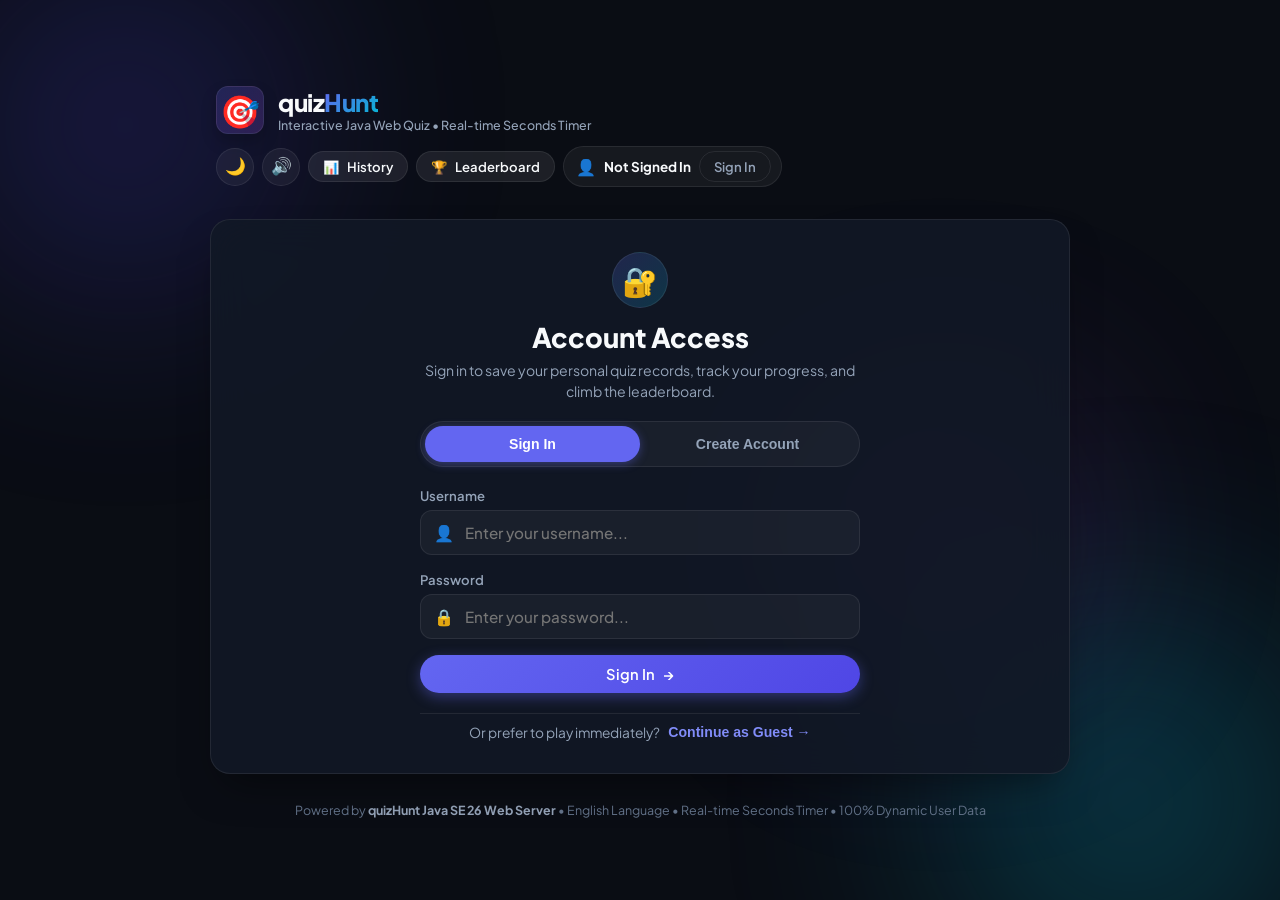
==== commit 710adcc0: "Rebrand project to quizHunt" ====
--- a/index.html
+++ b/index.html
@@ -3,7 +3,7 @@
 <head>
   <meta charset="UTF-8">
   <meta name="viewport" content="width=device-width, initial-scale=1.0">
-  <title>JavaQuiz Pro | Interactive Java Quiz Game</title>
+  <title>quizHunt | Interactive Java Quiz Game</title>
   <link rel="stylesheet" href="style.css">
   <link rel="preconnect" href="https://fonts.googleapis.com">
   <link rel="preconnect" href="https://fonts.gstatic.com" crossorigin>
@@ -22,9 +22,9 @@
     <!-- Header -->
     <header class="app-header">
       <div class="brand" id="brand-home" style="cursor: pointer;" title="Back to Home">
-        <div class="brand-icon">☕</div>
+        <div class="brand-icon">🎯</div>
         <div class="brand-text">
-          <h1>JavaQuiz<span class="highlight">Pro</span></h1>
+          <h1>quiz<span class="highlight">Hunt</span></h1>
           <p class="tagline">Interactive Java Web Quiz &bull; Real-time Seconds Timer</p>
         </div>
       </div>
@@ -155,7 +155,7 @@
       <section id="screen-welcome" class="screen active">
         <div class="welcome-hero">
           <span class="badge hero-badge">🚀 Challenge Your Knowledge</span>
-          <h2 id="welcome-greeting">Welcome to JavaQuiz Pro!</h2>
+          <h2 id="welcome-greeting">Welcome to quizHunt!</h2>
           <p>Answer questions before the seconds timer runs out! Complete all rounds to view your detailed end results and rank on the leaderboard.</p>
         </div>
 
@@ -507,7 +507,7 @@
 
     <!-- Footer -->
     <footer class="app-footer">
-      <p>Powered by <strong>Java SE 26 Web Server</strong> &bull; English Language &bull; Real-time Seconds Timer &bull; 100% Dynamic User Data</p>
+      <p>Powered by <strong>quizHunt Java SE 26 Web Server</strong> &bull; English Language &bull; Real-time Seconds Timer &bull; 100% Dynamic User Data</p>
     </footer>
   </div>
 
